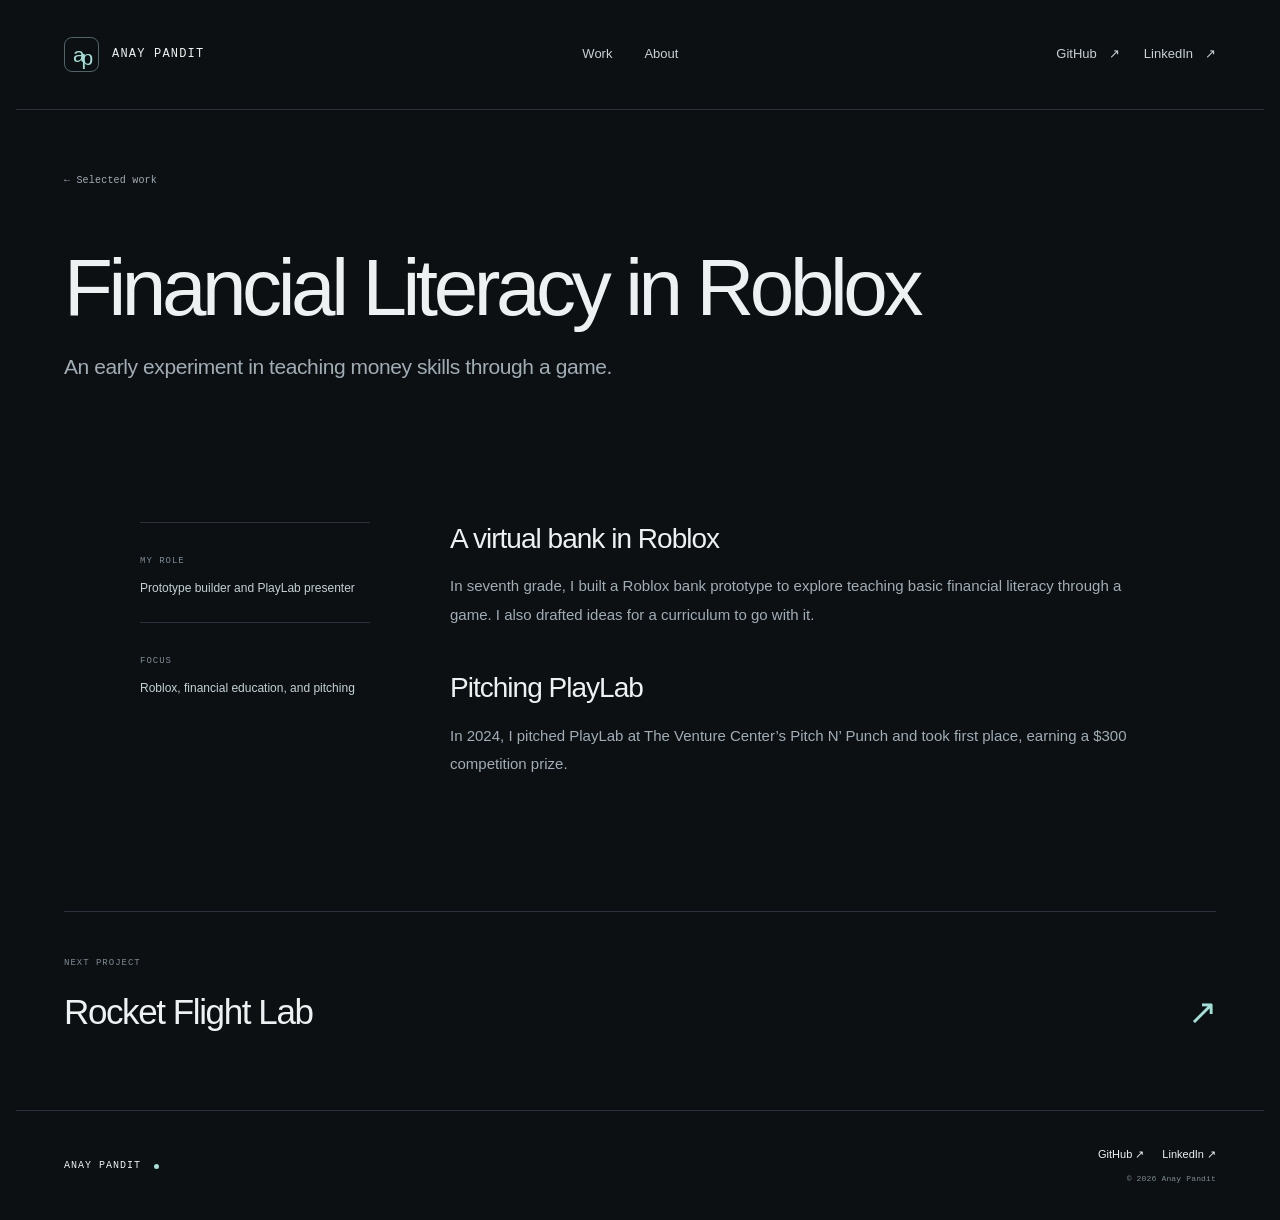
==== projects/financial-literacy/index.html @ c9c0b3e3 "Add model aviation and financial literacy project pages" ====
<!doctype html><html lang="en"><head><meta charset="utf-8"><meta name="viewport" content="width=device-width, initial-scale=1"><meta name="color-scheme" content="dark"><meta name="theme-color" content="#0c1013"><title>Financial Literacy in Roblox — Anay Pandit</title><meta name="description" content="An early Roblox bank prototype and a first-place pitch at The Venture Center."><link rel="canonical" href="https://anaypandit.github.io/projects/financial-literacy/"><meta property="og:type" content="website"><meta property="og:title" content="Financial Literacy in Roblox — Anay Pandit"><meta property="og:description" content="An early Roblox bank prototype and a first-place pitch at The Venture Center."><meta property="og:url" content="https://anaypandit.github.io/projects/financial-literacy/"><meta property="og:image" content="https://anaypandit.github.io/assets/social-preview.png"><meta property="og:image:width" content="1200"><meta property="og:image:height" content="630"><meta name="twitter:card" content="summary_large_image"><link rel="icon" href="/assets/favicon.svg" type="image/svg+xml"><link rel="stylesheet" href="/assets/style.css"><script src="/assets/site.js" defer></script></head><body><a class="skip" href="#main">Skip to content</a><header class="site-header"><a class="brand" href="/" aria-label="Anay Pandit home"><span class="monogram" aria-hidden="true">a<span>p</span></span>ANAY PANDIT</a><nav aria-label="Main navigation"><a href="/#work">Work</a><a href="/#about">About</a></nav><div class="header-socials"><a class="header-github" href="https://github.com/anaypandit" target="_blank" rel="noopener noreferrer">GitHub <span aria-hidden="true">↗</span><span class="sr-only"> (opens in a new tab)</span></a><a class="header-github" href="https://www.linkedin.com/in/anaypandit/" target="_blank" rel="noopener noreferrer">LinkedIn <span aria-hidden="true">↗</span><span class="sr-only"> (opens in a new tab)</span></a></div></header><main id="main">
  <div class="case-top">
    <a class="back-link" href="/#work">← Selected work</a>
    <h1>Financial Literacy in Roblox</h1>
    <p class="case-lead">An early experiment in teaching money skills through a game.</p>
  </div>
  <div class="case-layout">
    <aside class="case-facts" aria-label="Project facts">
      <div><span class="micro">MY ROLE</span><p>Prototype builder and PlayLab presenter</p></div>
      <div><span class="micro">FOCUS</span><p>Roblox, financial education, and pitching</p></div>
    </aside>
    <article class="case-story">
      <section><h2>A virtual bank in Roblox</h2><p>In seventh grade, I built a Roblox bank prototype to explore teaching basic financial literacy through a game. I also drafted ideas for a curriculum to go with it.</p></section>
      <section><h2>Pitching PlayLab</h2><p>In 2024, I pitched PlayLab at The Venture Center’s Pitch N’ Punch and took first place, earning a $300 competition prize.</p></section>
    </article>
  </div>
  <a class="next-project" href="/projects/rocket-flight-lab/"><span class="micro">NEXT PROJECT</span><span>Rocket Flight Lab <i aria-hidden="true">↗</i></span></a>
</main><footer class="site-footer"><div><a class="brand" href="/">ANAY PANDIT<span class="brand-dot" aria-hidden="true"></span></a></div><div><div class="footer-socials"><a class="" href="https://github.com/anaypandit" target="_blank" rel="noopener noreferrer">GitHub <span aria-hidden="true">↗</span><span class="sr-only"> (opens in a new tab)</span></a><a href="https://www.linkedin.com/in/anaypandit/" target="_blank" rel="noopener noreferrer">LinkedIn <span aria-hidden="true">↗</span><span class="sr-only"> (opens in a new tab)</span></a></div><span class="footer-date">© 2026 Anay Pandit</span></div></footer></body></html>
---- assets/style.css ----
:root{--bg:#0c1013;--surface:#11181d;--text:#edf1f2;--muted:#a0adb5;--dim:#7d8b94;--accent:#a2dfd7;--border:#293239;--mono:ui-monospace,SFMono-Regular,Consolas,monospace;--sans:-apple-system,BlinkMacSystemFont,"Segoe UI",Helvetica,Arial,sans-serif}*{box-sizing:border-box}html{scroll-behavior:smooth;scroll-padding-top:100px}body{margin:0;background:var(--bg);color:var(--text);font-family:var(--sans);font-size:16px;line-height:1.6;-webkit-font-smoothing:antialiased}a{color:inherit;text-decoration:none}button,a{-webkit-tap-highlight-color:transparent}a:focus-visible,button:focus-visible{outline:2px solid var(--accent);outline-offset:6px}a:hover{color:var(--accent)}img{display:block;max-width:100%;height:auto}p,h1,h2,h3,figure{margin:0}p{color:var(--muted)}h1,h2,h3{font-weight:500;line-height:1.1;letter-spacing:-.045em}h2{font-size:clamp(32px,4vw,48px)}.sr-only{position:absolute;width:1px;height:1px;padding:0;margin:-1px;overflow:hidden;clip:rect(0,0,0,0);white-space:nowrap;border:0}.skip{position:fixed;top:-70px;left:20px;background:var(--accent);color:var(--bg);z-index:99;padding:10px 20px}.skip:focus{top:15px}.site-header,main,.site-footer{max-width:1248px;margin:auto;padding-left:48px;padding-right:48px}.site-header{height:110px;display:flex;align-items:center;justify-content:space-between;border-bottom:1px solid var(--border);gap:32px}.brand{font-family:var(--mono);font-size:12px;letter-spacing:.1em;display:flex;align-items:center;gap:13px;color:var(--text);white-space:nowrap}.monogram{width:35px;height:35px;border:1px solid #4b6569;border-radius:8px;display:flex;align-items:center;justify-content:center;letter-spacing:-.15em;color:var(--accent);font-family:var(--sans);font-size:21px;font-weight:400}.monogram span{transform:translateY(3px)}nav{display:flex;gap:32px}nav a,.header-github{font-size:13px;color:#c7d0d5}nav a{position:relative}nav a:after{content:"";position:absolute;bottom:-7px;left:0;right:0;height:1px;background:var(--accent);transform:scaleX(0);transform-origin:left;transition:transform .2s}nav a:hover:after,nav a[aria-current]:after{transform:scaleX(1)}.header-github{display:flex;align-items:center;gap:12px}.hero{padding:92px 0 80px;display:grid;grid-template-columns:1.25fr 1fr;gap:60px;align-items:center}.eyebrow,.micro,.card-meta,.chapter-strip,.study-top,.drawing-label,.study-caption,.footer-date,.back-link{font-family:var(--mono);font-size:10px;letter-spacing:.11em;line-height:1.6}.eyebrow{color:var(--accent);margin-bottom:28px;display:flex;align-items:center;gap:10px}.tiny-cross{font-size:17px}.hero h1{font-size:clamp(60px,6.7vw,86px);letter-spacing:-.065em;line-height:1.04;font-weight:500}.hero h1 span{color:var(--accent)}.intro{font-size:16px;max-width:430px;margin-top:28px;line-height:1.8}.hero-actions{display:flex;align-items:center;gap:27px;margin-top:32px}.button{display:inline-flex;align-items:center;justify-content:center;gap:24px;border:1px solid var(--accent);color:var(--bg);background:var(--accent);padding:13px 20px;border-radius:5px;font-size:12px;font-weight:600;line-height:1.4;transition:background .2s,transform .2s}.button:hover{background:#c0f0e8;color:var(--bg);transform:translateY(-2px)}.quiet-link,.text-link{font-size:12px;display:inline-flex;align-items:center;gap:18px}.flight-study{border:1px solid #2b3e46;border-radius:8px;background:linear-gradient(140deg,#111c22,#0c1115);overflow:hidden;align-self:center;position:relative}.study-top{display:flex;align-items:center;justify-content:space-between;gap:8px;border-bottom:1px solid var(--border);padding:17px 20px;color:#b2c1c7;font-size:9px}.study-indicator{font-size:8px;color:var(--accent)}.study-indicator:before{content:"";display:inline-block;width:4px;height:4px;border-radius:50%;background:var(--accent);margin-right:6px}.flight-drawing{position:relative;aspect-ratio:460/360}.flight-drawing svg{width:100%;height:100%;display:block}.drawing-label{position:absolute;font-size:7px;color:#a6bac0;letter-spacing:.04em}.label-a{top:26%;left:61%}.label-b{top:53%;left:64%}.label-c{top:63%;left:6%}.study-bottom{display:flex;align-items:center;justify-content:space-between;padding:16px 20px;border-top:1px solid var(--border)}.micro{color:var(--dim);font-size:9px}.study-bottom p{font-size:13px;margin-top:3px;color:#d7e0e4}.study-bottom a{font-size:23px;color:var(--accent)}.study-caption{padding:0 20px 14px;font-size:8px;letter-spacing:.03em}.chapter-strip{display:flex;justify-content:space-between;gap:20px;border-top:1px solid var(--border);border-bottom:1px solid var(--border);padding:18px 0;color:var(--dim);font-size:9px;letter-spacing:.09em}.work-section{padding:96px 0}.section-head{display:flex;align-items:flex-end;justify-content:space-between;gap:40px;margin-bottom:40px}.section-head .eyebrow{margin-bottom:14px}.section-head>p{font-size:13px;line-height:1.8;max-width:280px}.project-grid{display:grid;grid-template-columns:1fr 1fr;gap:48px 32px}.project-card{padding-bottom:30px;border-bottom:1px solid var(--border)}.card-visual{display:block;position:relative;aspect-ratio:1.55;background:#162229;overflow:hidden;border:1px solid #2c383f;border-radius:6px;isolation:isolate}.card-visual img{width:100%;height:100%;object-fit:contain;transition:transform .45s}.card-visual:hover img{transform:scale(1.025)}.rocket-flight-lab .card-visual{background:#101d28;padding:28px 20px}.rocket-flight-lab .card-visual img{box-shadow:0 12px 45px #0005;border-radius:5px}.vex-robot .card-visual{background:#121c21}.vex-robotics .card-visual{background:radial-gradient(ellipse at center,#223238,#101719)}.vex-robotics .card-visual img{object-fit:contain;max-height:100%;width:auto;margin:auto}.mindbloom .card-visual{padding:24px 18px;background:#29434a}.mindbloom .card-visual img{border-radius:4px;box-shadow:0 14px 35px #0003}.card-open{position:absolute;right:15px;top:15px;display:flex;align-items:center;justify-content:center;width:29px;height:29px;border:1px solid #ffffff35;background:#0a121dcc;backdrop-filter:blur(6px);border-radius:50%;color:var(--text);font-size:16px;z-index:2}.card-meta{display:flex;justify-content:space-between;gap:10px;margin-top:21px;color:var(--dim);font-size:8px;letter-spacing:.08em}.card-title{display:flex;justify-content:space-between;align-items:center;margin:8px 0 10px}.card-title h3{font-size:25px;letter-spacing:-.04em}.card-title>span{color:var(--dim);font-size:21px}.project-card>p{font-size:13px;max-width:370px;line-height:1.8;min-height:46px}.card-status{display:inline-block;margin-top:14px;font-size:10px;color:#afc1c5}.card-status:before{content:"";display:inline-block;width:4px;height:4px;background:var(--accent);border-radius:50%;margin:0 7px 2px 0}.focus-visual{height:100%;min-height:250px;position:relative;padding:25px 28px;display:flex;flex-direction:column;justify-content:space-between;overflow:hidden;background:radial-gradient(ellipse at 80% 42%,#263547,#17212c 75%)}.focus-visual>.micro{color:#b1c3cc;position:relative;z-index:1;font-size:8px}.focus-visual>p{color:#e0e9ed;font-size:34px;letter-spacing:-.045em;line-height:1.13;position:relative;z-index:1}.focus-rings{position:absolute;width:260px;height:260px;right:-35px;top:5%;display:flex;align-items:center;justify-content:center}.focus-rings span{position:absolute;border:1px solid #b4ccde25;border-radius:50%;inset:0}.focus-rings span:nth-child(2){inset:35px}.focus-rings span:nth-child(3){inset:70px}.focus-rings i{font-size:50px;color:#bacdde38;font-family:Georgia,serif;font-style:italic}.about-section{border-top:1px solid var(--border);padding:90px 0;display:grid;grid-template-columns:1fr 1fr;gap:80px}.about-heading .eyebrow{margin-bottom:18px}.about-heading h2{margin-bottom:34px}.about-photo img{aspect-ratio:1.5;object-fit:cover;border-radius:5px;filter:saturate(.7)}figcaption{font-family:var(--mono);font-size:9px;line-height:1.7;letter-spacing:.01em;color:var(--dim);margin-top:12px}.about-copy{padding-top:40px}.about-copy p{margin-bottom:22px;font-size:14px;line-height:1.85}.about-copy p.large-copy{font-size:23px;line-height:1.5;color:#dce4e7;letter-spacing:-.025em}.beyond{border-top:1px solid var(--border);margin-top:30px;padding-top:24px}.beyond p{font-size:12px;margin-top:10px}.text-link{color:var(--accent)}.recognition-section{padding:90px 0;border-top:1px solid var(--border)}.milestone{display:grid;grid-template-columns:75px 1fr auto 18px;gap:20px;align-items:center;padding:27px 0;border-top:1px solid var(--border)}.milestone:last-child{border-bottom:1px solid var(--border)}.milestone-year{font-family:var(--mono);font-size:9px;letter-spacing:.06em;color:var(--dim)}.milestone h3{font-size:17px;letter-spacing:-.02em;line-height:1.4}.milestone p{font-size:12px;margin-top:5px}.milestone-result{font-size:11px;color:#bbcccf}.milestone>span:last-child{color:var(--accent)}.section-note{font-size:10px;margin-top:18px}.contact-section{padding:90px 0 100px;border-top:1px solid var(--border)}.contact-section h2{font-size:clamp(36px,5vw,61px);line-height:1.12;letter-spacing:-.05em}.contact-section h2 span{color:var(--dim)}.contact-section>p:not(.eyebrow){margin:25px 0 28px;font-size:14px}.contact-section .button{background:transparent;color:var(--accent);border-color:#476a6b}.contact-section .button:hover{background:#172629}.site-footer{border-top:1px solid var(--border);padding-top:35px;padding-bottom:35px;display:flex;align-items:center;justify-content:space-between;gap:30px}.site-footer .brand{font-size:10px;letter-spacing:.1em}.brand-dot{width:5px;height:5px;background:var(--accent);border-radius:50%}.site-footer p{font-size:11px;margin-top:7px}.site-footer>div:last-child{text-align:right}.site-footer>div:last-child>a{font-size:11px}.footer-date{display:block;font-size:8px;margin-top:9px;color:var(--dim);letter-spacing:.02em}.case-top{padding:55px 0 45px}.back-link{font-size:10px;display:inline-block;color:var(--muted);margin-bottom:55px;letter-spacing:.02em}.case-top .eyebrow{margin-bottom:15px}.case-top h1{font-size:clamp(46px,6.7vw,80px);letter-spacing:-.055em}.case-lead{font-size:21px;letter-spacing:-.02em;margin:18px 0 28px}.case-links{display:flex;align-items:center;gap:27px;flex-wrap:wrap}.case-figure>.case-image{background:#111a20;border:1px solid var(--border);border-radius:7px;overflow:hidden;display:flex;justify-content:center;padding:34px}.case-image img{max-height:620px;width:auto;object-fit:contain;border-radius:4px}.case-figure.vex-robotics .case-image{background:radial-gradient(ellipse at center,#213238,#101719)}.case-figure>.focus-visual{height:370px;border-radius:6px;padding:36px 40px}.case-figure>.focus-visual>p{font-size:55px}.case-figure .focus-rings{right:12%;width:400px;height:400px;top:-10px}.case-layout{display:grid;grid-template-columns:230px 1fr;gap:80px;max-width:1000px;margin:65px auto 90px}.case-facts>div{padding:22px 0;border-top:1px solid var(--border)}.case-facts p{color:#c3d1d5;font-size:12px;line-height:1.8;margin-top:8px}.case-story section{margin-bottom:42px}.case-story section>.micro{display:block;color:var(--accent);margin-bottom:10px}.case-story h2{font-size:28px;line-height:1.2;letter-spacing:-.035em;margin-bottom:17px}.case-story p{font-size:15px;line-height:1.9}.project-note{padding:23px;border-left:2px solid #618d8d;background:#121d22;font-size:12px;line-height:1.9;color:#aebfc5;margin-top:20px}.source-links{margin-top:40px;border-top:1px solid var(--border);padding-top:25px}.source-links h3{font-size:18px;margin-bottom:18px;letter-spacing:-.02em}.source-links .text-link{display:flex;margin:14px 0;font-size:12px}.next-project{display:block;border-top:1px solid var(--border);padding:35px 0 70px}.next-project>span:last-child{display:flex;justify-content:space-between;gap:20px;margin-top:12px;font-size:35px;letter-spacing:-.04em}.next-project i{font-style:normal;color:var(--accent)}.not-found{padding-top:100px;padding-bottom:140px}.not-found h1{font-size:clamp(45px,7vw,80px)}.not-found p:not(.eyebrow){margin:25px 0}.not-found .button{margin-top:10px}
@media(min-width:1600px){.hero{padding-top:110px;padding-bottom:105px}}
@media(max-width:1000px){.site-header,main,.site-footer{padding-left:32px;padding-right:32px}.hero{gap:25px;padding:65px 0}.hero h1{font-size:64px}.hero-actions{gap:20px}.flight-study{margin-top:10px}.study-top{font-size:7px;padding:14px}.study-indicator{font-size:7px}.drawing-label{font-size:6px}.label-c{left:3%}.about-section{gap:40px}.case-layout{gap:45px;grid-template-columns:190px 1fr}}
@media(max-width:760px){html{scroll-padding-top:30px}.site-header,main,.site-footer{padding-left:22px;padding-right:22px}.site-header{height:86px;gap:15px;flex-wrap:wrap;align-content:center;row-gap:12px}.site-header .brand{font-size:10px}.monogram{width:29px;height:29px;font-size:17px}nav{gap:18px;margin-left:auto}nav a{font-size:11px}.header-github{display:none}.hero{grid-template-columns:1fr;gap:42px;padding:48px 0 40px}.hero .eyebrow{font-size:8px;margin-bottom:22px;letter-spacing:.08em}.hero h1{font-size:clamp(51px,10.3vw,76px);line-height:1.04}.intro{font-size:14px;line-height:1.85;margin-top:25px;max-width:460px}.hero-actions{gap:23px;margin-top:25px}.flight-study{width:100%;max-width:480px;justify-self:center;margin-top:0}.flight-drawing{aspect-ratio:460/310;overflow:hidden}.flight-drawing svg{margin-top:-15px;min-height:100%}.study-top{font-size:8px}.study-indicator{font-size:7px}.drawing-label{display:none}.study-bottom{padding:14px 18px}.study-caption{padding-left:18px;font-size:7px}.chapter-strip{font-size:7px;letter-spacing:.02em;gap:10px;padding:16px 0}.chapter-strip span:last-child{display:none}.work-section{padding:60px 0}.section-head{display:block;margin-bottom:28px}.section-head h2{font-size:34px}.section-head .eyebrow{font-size:9px}.section-head>p{margin-top:15px;font-size:12px}.section-head>p br{display:none}.project-grid{grid-template-columns:1fr;gap:30px}.project-card{padding-bottom:25px}.card-visual{aspect-ratio:1.55}.card-meta{font-size:8px}.card-title h3{font-size:25px}.project-card>p{min-height:0;font-size:13px;max-width:100%}.card-status{font-size:10px}.about-section{grid-template-columns:1fr;gap:24px;padding:60px 0}.about-heading h2{font-size:36px}.about-photo{max-width:550px}.about-copy{padding-top:0}.about-copy p.large-copy{font-size:23px}.recognition-section{padding:60px 0}.milestone{grid-template-columns:50px 1fr 15px;gap:10px;padding:22px 0}.milestone h3{font-size:15px}.milestone p{font-size:11px}.milestone-year{font-size:8px;align-self:start;margin-top:5px}.milestone-result{grid-column:2;font-size:10px;color:var(--accent);margin-top:-4px}.milestone>span:last-child{grid-column:3;grid-row:auto}.milestone>span:last-child{display:none}.section-note{font-size:9px;line-height:1.8}.contact-section{padding:60px 0}.contact-section h2{font-size:39px}.contact-section>p:not(.eyebrow){font-size:13px}.contact-section>p br{display:none}.site-footer{align-items:flex-start;padding-top:28px;padding-bottom:28px;gap:20px}.site-footer p{font-size:9px;max-width:145px}.site-footer>div:last-child>a{font-size:9px}.footer-date{font-size:7px}.case-top{padding-top:30px;padding-bottom:30px}.back-link{margin-bottom:35px}.case-top .eyebrow{font-size:8px}.case-top h1{font-size:45px}.case-lead{font-size:19px}.case-links{gap:20px}.case-figure>.case-image{padding:15px}.case-image img{max-height:500px}.case-figure figcaption{font-size:8px}.case-figure>.focus-visual{height:300px;padding:28px}.case-figure>.focus-visual>p{font-size:42px}.case-figure .focus-rings{width:270px;height:270px;right:-40px;top:15px}.case-layout{grid-template-columns:1fr;gap:38px;margin:35px 0 55px}.case-facts{display:grid;grid-template-columns:1fr 1fr;gap:15px}.case-facts>div:last-child{grid-column:1/-1}.case-facts>div{padding:15px 0 0}.case-facts p{font-size:11px}.case-story h2{font-size:25px}.case-story p{font-size:14px}.next-project{padding-bottom:45px}.next-project>span:last-child{font-size:29px}}
@media(prefers-reduced-motion:reduce){html{scroll-behavior:auto}*,*:before,*:after{transition:none!important;animation:none!important}}

.header-socials{display:flex;align-items:center;gap:24px}.footer-socials{display:flex;align-items:center;justify-content:flex-end;gap:18px}.footer-socials a{font-size:11px}@media(max-width:760px){.header-socials{display:none}.footer-socials{gap:12px}.footer-socials a{font-size:9px}}

.portfolio-intro {
  padding: clamp(44px, 6vw, 76px) 0 clamp(38px, 5vw, 64px);
}

.portfolio-intro--with-photo {
  display: grid;
  grid-template-columns: minmax(0, .88fr) minmax(0, 1.12fr);
  align-items: center;
  gap: clamp(36px, 6vw, 90px);
  padding-top: clamp(34px, 5vw, 64px);
  padding-bottom: clamp(34px, 5vw, 64px);
}

.portfolio-bio h1 {
  font-size: 21px;
  font-weight: 600;
  letter-spacing: -.025em;
}

.portfolio-bio p {
  max-width: 43ch;
  margin-top: 12px;
  font-size: 17px;
  line-height: 1.65;
}

.portfolio-bio .bio-detail {
  margin-top: 10px;
  font-size: 14px;
}

.portfolio-photo {
  min-width: 0;
}

.portfolio-photo img {
  width: 100%;
  height: auto;
  border-radius: 6px;
}

.portfolio-work {
  padding: 32px 0 54px;
  border-top: 1px solid var(--border);
}

.portfolio-work h2 {
  margin-bottom: 18px;
  font-size: clamp(28px, 3vw, 34px);
}

.portfolio-projects {
  margin: 0;
  padding: 0;
  list-style: none;
  border-top: 1px solid var(--border);
}

.portfolio-projects li + li {
  border-top: 1px solid var(--border);
}

.portfolio-projects li:not(.project-with-demo) > a,
.project-with-demo {
  display: grid;
  grid-template-columns: minmax(0, 1fr) minmax(0, .43fr) 1em;
  align-items: center;
  gap: 24px;
  padding: 20px 0;
}

.portfolio-projects h3 {
  font-size: 24px;
}

.portfolio-projects p {
  margin-top: 7px;
  font-size: 14px;
}

.project-result {
  color: var(--muted);
  font-size: 12px;
  text-align: right;
}

.project-arrow {
  color: var(--accent);
  text-align: right;
}

@media (max-width: 760px) {
  .portfolio-intro--with-photo {
    grid-template-columns: 1fr;
    gap: 28px;
  }

  .portfolio-work {
    padding: 32px 0 44px;
  }

  .portfolio-projects li:not(.project-with-demo) > a,
  .project-with-demo {
    grid-template-columns: minmax(0, 1fr) 1em;
    gap: 9px 12px;
    padding: 20px 0;
  }

  .project-with-demo {
    grid-template-columns: 1fr;
  }

  .project-result {
    grid-column: 1;
    text-align: left;
  }

  .project-arrow {
    grid-column: 2;
    grid-row: 1;
    align-self: start;
  }
}

.project-with-demo .project-demo {
  grid-column: 2 / -1;
  justify-self: end;
  color: var(--accent);
  font-size: 13px;
  text-underline-offset: 3px;
}

.project-demo:hover,
.project-with-demo h3 a:hover {
  text-decoration: underline;
}

@media (max-width: 760px) {
  .project-with-demo .project-demo {
    grid-column: 1;
    justify-self: start;
  }
}
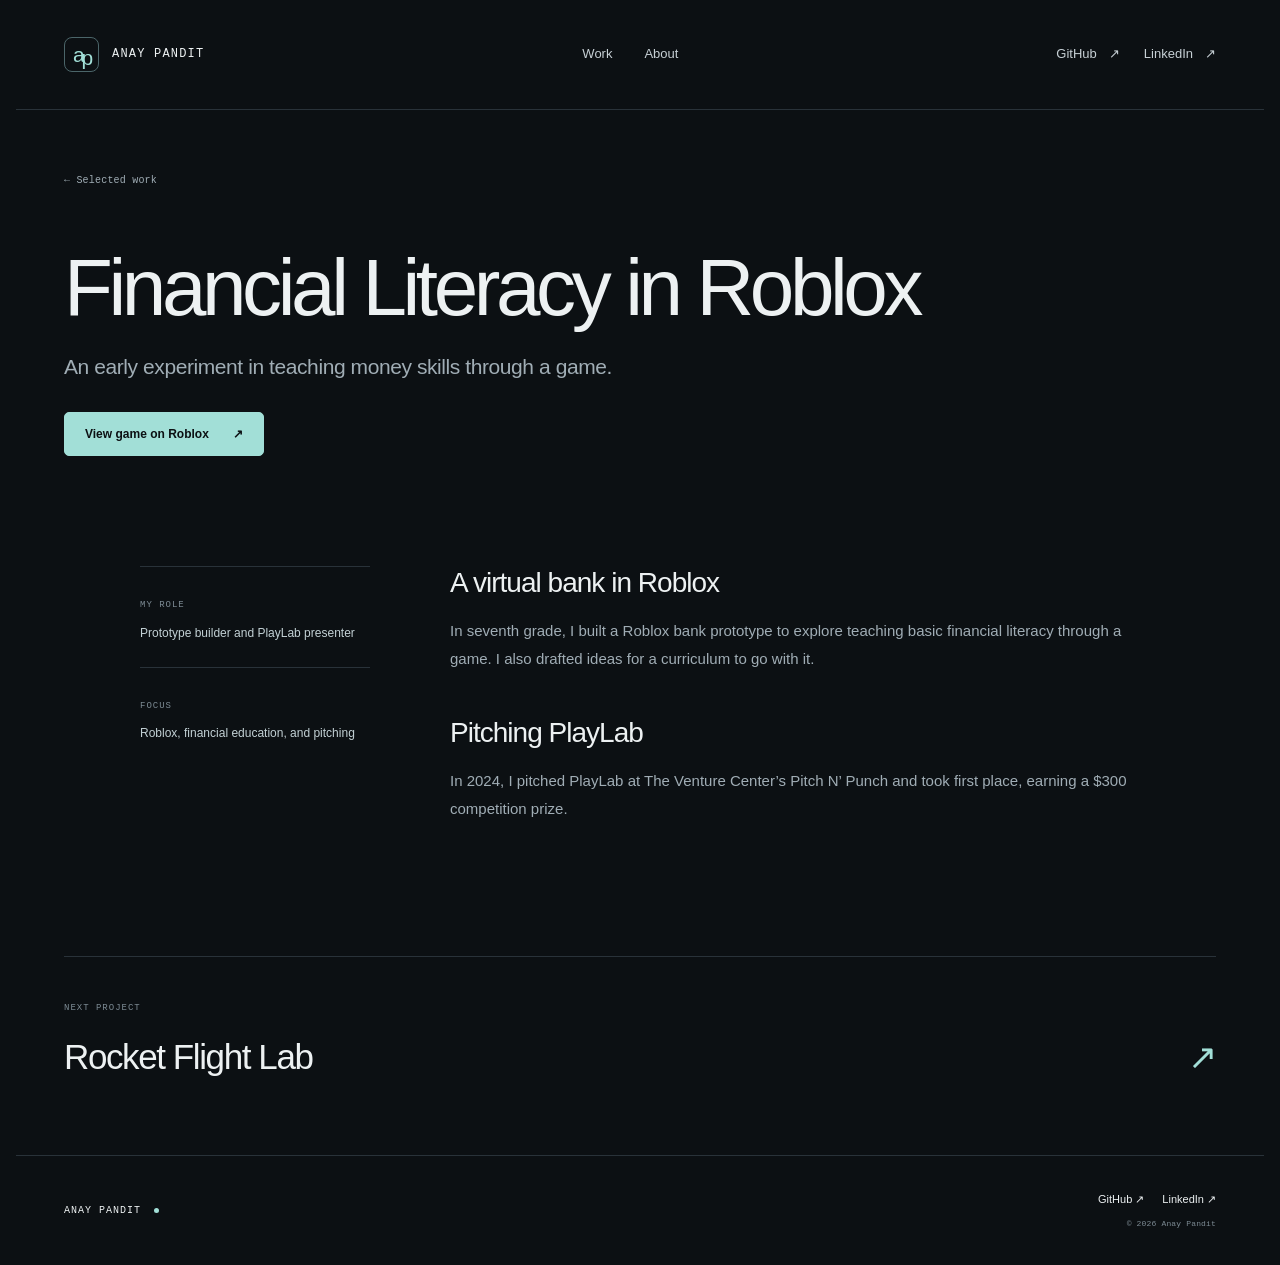
==== commit d84fc49b: "Link the Roblox bank prototype from the financial literacy project" ====
--- a/projects/financial-literacy/index.html
+++ b/projects/financial-literacy/index.html
@@ -3,6 +3,9 @@
     <a class="back-link" href="/#work">← Selected work</a>
     <h1>Financial Literacy in Roblox</h1>
     <p class="case-lead">An early experiment in teaching money skills through a game.</p>
+    <div class="case-links">
+      <a class="button" href="https://www.roblox.com/games/11183658746" target="_blank" rel="noopener noreferrer">View game on Roblox <span aria-hidden="true">↗</span><span class="sr-only"> (opens in a new tab)</span></a>
+    </div>
   </div>
   <div class="case-layout">
     <aside class="case-facts" aria-label="Project facts">
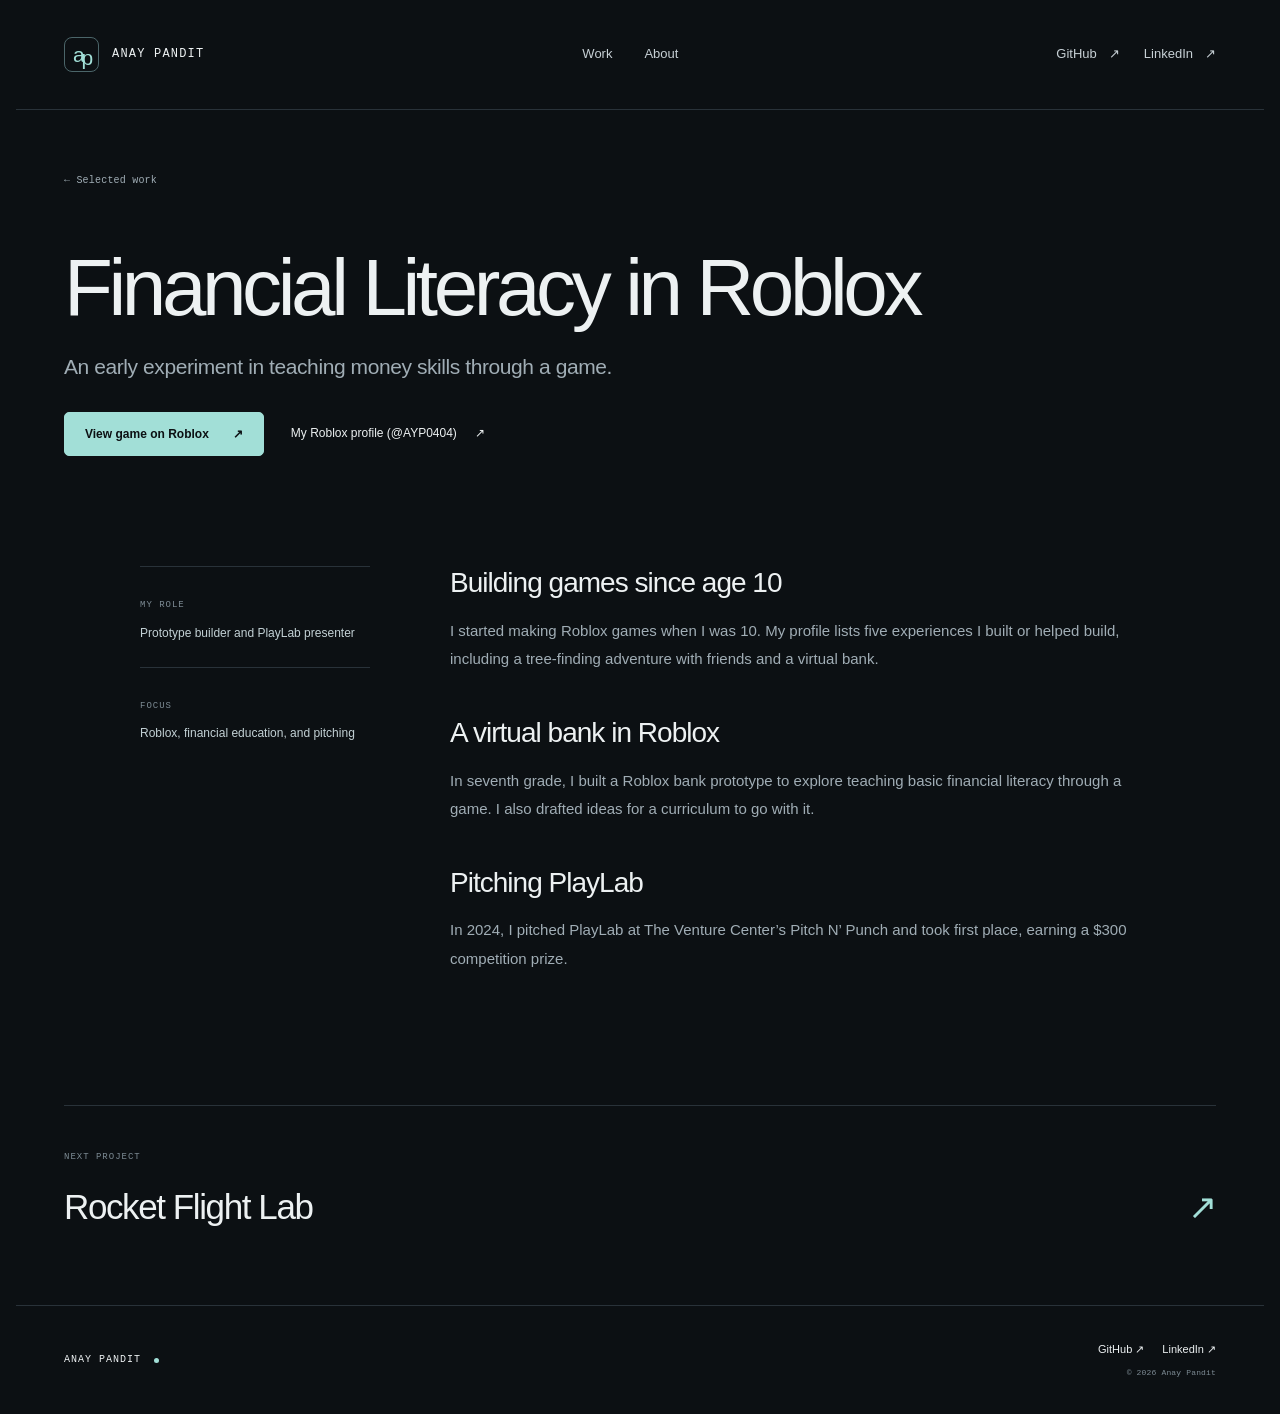
==== commit fb29fcb6: "Add Roblox game count and profile, and refresh the portfolio README" ====
--- a/projects/financial-literacy/index.html
+++ b/projects/financial-literacy/index.html
@@ -5,6 +5,7 @@
     <p class="case-lead">An early experiment in teaching money skills through a game.</p>
     <div class="case-links">
       <a class="button" href="https://www.roblox.com/games/11183658746" target="_blank" rel="noopener noreferrer">View game on Roblox <span aria-hidden="true">↗</span><span class="sr-only"> (opens in a new tab)</span></a>
+      <a class="quiet-link" href="https://www.roblox.com/users/1608117595/profile" target="_blank" rel="noopener noreferrer">My Roblox profile (@AYP0404) <span aria-hidden="true">↗</span><span class="sr-only"> (opens in a new tab)</span></a>
     </div>
   </div>
   <div class="case-layout">
@@ -13,6 +14,7 @@
       <div><span class="micro">FOCUS</span><p>Roblox, financial education, and pitching</p></div>
     </aside>
     <article class="case-story">
+      <section><h2>Building games since age 10</h2><p>I started making Roblox games when I was 10. My profile lists five experiences I built or helped build, including a tree-finding adventure with friends and a virtual bank.</p></section>
       <section><h2>A virtual bank in Roblox</h2><p>In seventh grade, I built a Roblox bank prototype to explore teaching basic financial literacy through a game. I also drafted ideas for a curriculum to go with it.</p></section>
       <section><h2>Pitching PlayLab</h2><p>In 2024, I pitched PlayLab at The Venture Center’s Pitch N’ Punch and took first place, earning a $300 competition prize.</p></section>
     </article>
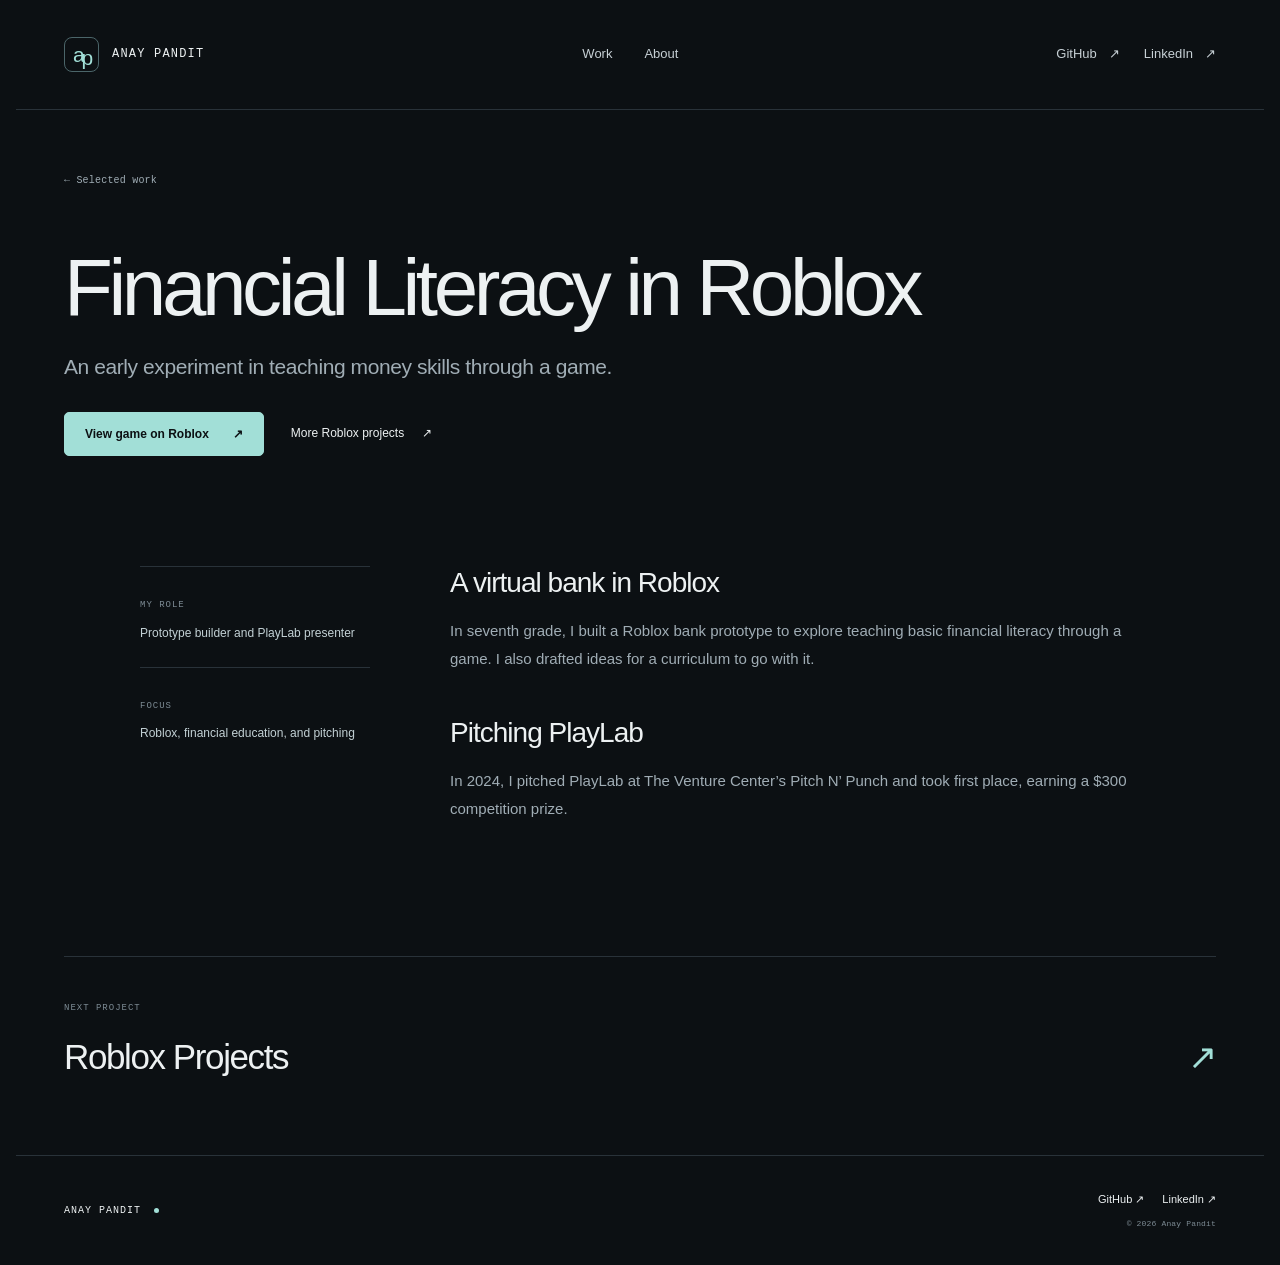
==== commit ec841e1e: "Add Roblox projects and club photo galleries" ====
--- a/projects/financial-literacy/index.html
+++ b/projects/financial-literacy/index.html
@@ -5,7 +5,7 @@
     <p class="case-lead">An early experiment in teaching money skills through a game.</p>
     <div class="case-links">
       <a class="button" href="https://www.roblox.com/games/11183658746" target="_blank" rel="noopener noreferrer">View game on Roblox <span aria-hidden="true">↗</span><span class="sr-only"> (opens in a new tab)</span></a>
-      <a class="quiet-link" href="https://www.roblox.com/users/1608117595/profile" target="_blank" rel="noopener noreferrer">My Roblox profile (@AYP0404) <span aria-hidden="true">↗</span><span class="sr-only"> (opens in a new tab)</span></a>
+      <a class="quiet-link" href="/projects/roblox-projects/">More Roblox projects <span aria-hidden="true">↗</span></a>
     </div>
   </div>
   <div class="case-layout">
@@ -14,10 +14,9 @@
       <div><span class="micro">FOCUS</span><p>Roblox, financial education, and pitching</p></div>
     </aside>
     <article class="case-story">
-      <section><h2>Building games since age 10</h2><p>I started making Roblox games when I was 10. My profile lists five experiences I built or helped build, including a tree-finding adventure with friends and a virtual bank.</p></section>
       <section><h2>A virtual bank in Roblox</h2><p>In seventh grade, I built a Roblox bank prototype to explore teaching basic financial literacy through a game. I also drafted ideas for a curriculum to go with it.</p></section>
       <section><h2>Pitching PlayLab</h2><p>In 2024, I pitched PlayLab at The Venture Center’s Pitch N’ Punch and took first place, earning a $300 competition prize.</p></section>
     </article>
   </div>
-  <a class="next-project" href="/projects/rocket-flight-lab/"><span class="micro">NEXT PROJECT</span><span>Rocket Flight Lab <i aria-hidden="true">↗</i></span></a>
+  <a class="next-project" href="/projects/roblox-projects/"><span class="micro">NEXT PROJECT</span><span>Roblox Projects <i aria-hidden="true">↗</i></span></a>
 </main><footer class="site-footer"><div><a class="brand" href="/">ANAY PANDIT<span class="brand-dot" aria-hidden="true"></span></a></div><div><div class="footer-socials"><a class="" href="https://github.com/anaypandit" target="_blank" rel="noopener noreferrer">GitHub <span aria-hidden="true">↗</span><span class="sr-only"> (opens in a new tab)</span></a><a href="https://www.linkedin.com/in/anaypandit/" target="_blank" rel="noopener noreferrer">LinkedIn <span aria-hidden="true">↗</span><span class="sr-only"> (opens in a new tab)</span></a></div><span class="footer-date">© 2026 Anay Pandit</span></div></footer></body></html>
--- a/assets/style.css
+++ b/assets/style.css
@@ -149,3 +149,51 @@
     justify-self: start;
   }
 }
+
+.project-arrow {
+  grid-column: -2;
+}
+.project-gallery {
+  display: grid;
+  grid-template-columns: repeat(3, minmax(0, 1fr));
+  align-items: start;
+  gap: 20px;
+}
+.project-gallery--aviation {
+  grid-template-columns: minmax(0, 1.55fr) repeat(2, minmax(0, 1fr));
+}
+.case-story .case-figure {
+  margin-top: 20px;
+}
+.project-gallery img {
+  width: 100%;
+  border-radius: 6px;
+}
+.project-gallery figcaption {
+  color: var(--muted);
+  font-family: var(--sans);
+  font-size: 13px;
+  line-height: 1.5;
+  margin-top: 8px;
+}
+.photo-credit {
+  display: inline-block;
+}
+.photo-credit,
+.experience-links a {
+  color: var(--accent);
+  text-decoration: underline;
+  text-underline-offset: 3px;
+}
+.experience-links {
+  margin: 0;
+  padding-left: 1.25em;
+}
+.experience-links li + li {
+  margin-top: 10px;
+}
+@media (max-width: 760px) {
+  .project-gallery {
+    grid-template-columns: 1fr;
+  }
+}
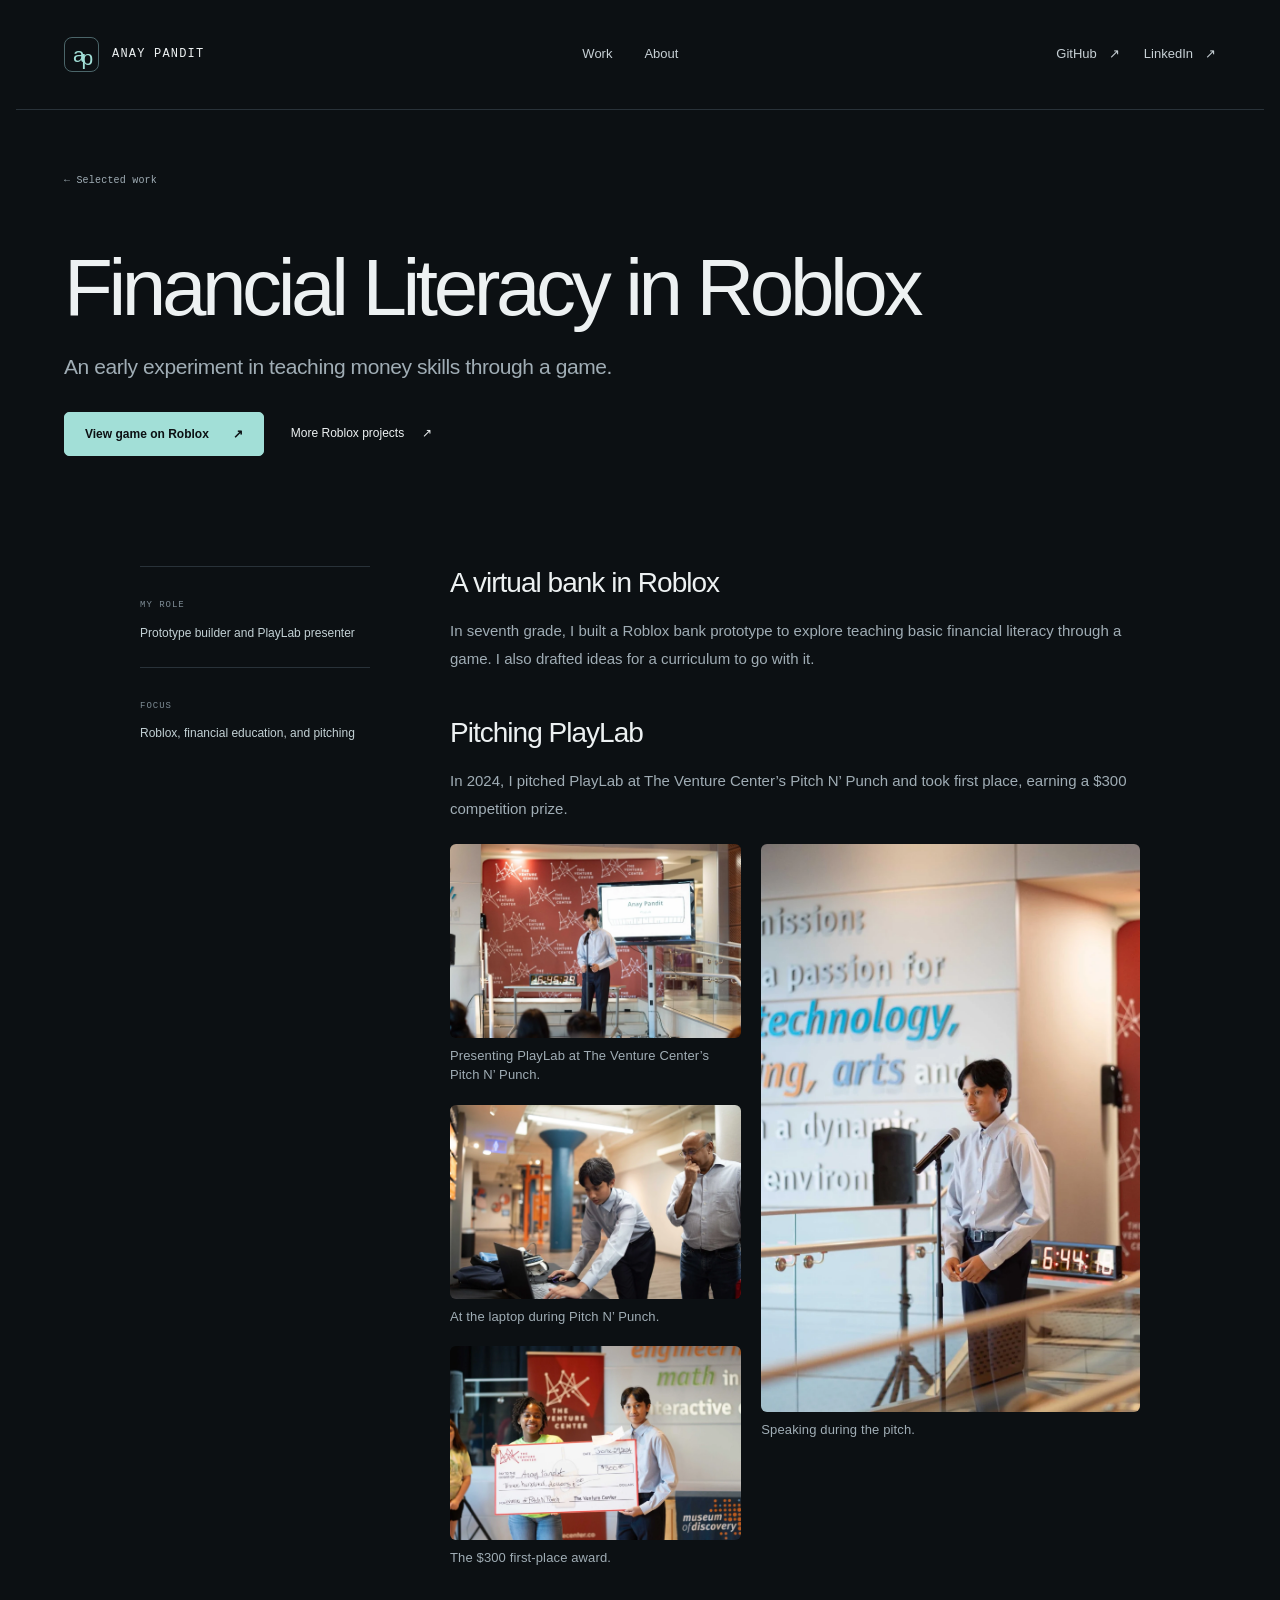
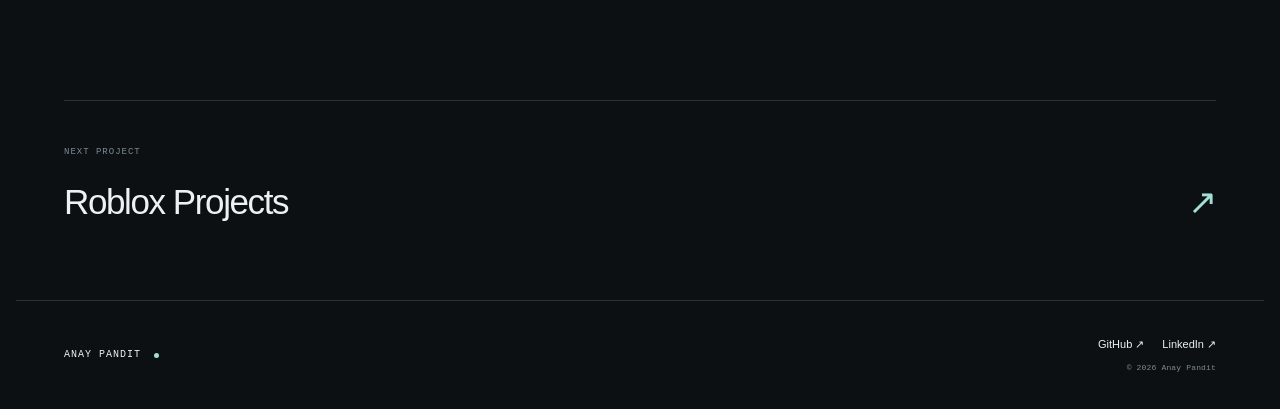
==== commit 133e72ae: "Add magazine feature and PlayLab photos" ====
--- a/projects/financial-literacy/index.html
+++ b/projects/financial-literacy/index.html
@@ -1,4 +1,4 @@
-<!doctype html><html lang="en"><head><meta charset="utf-8"><meta name="viewport" content="width=device-width, initial-scale=1"><meta name="color-scheme" content="dark"><meta name="theme-color" content="#0c1013"><title>Financial Literacy in Roblox — Anay Pandit</title><meta name="description" content="An early Roblox bank prototype and a first-place pitch at The Venture Center."><link rel="canonical" href="https://anaypandit.github.io/projects/financial-literacy/"><meta property="og:type" content="website"><meta property="og:title" content="Financial Literacy in Roblox — Anay Pandit"><meta property="og:description" content="An early Roblox bank prototype and a first-place pitch at The Venture Center."><meta property="og:url" content="https://anaypandit.github.io/projects/financial-literacy/"><meta property="og:image" content="https://anaypandit.github.io/assets/social-preview.png"><meta property="og:image:width" content="1200"><meta property="og:image:height" content="630"><meta name="twitter:card" content="summary_large_image"><link rel="icon" href="/assets/favicon.svg" type="image/svg+xml"><link rel="stylesheet" href="/assets/style.css"><script src="/assets/site.js" defer></script></head><body><a class="skip" href="#main">Skip to content</a><header class="site-header"><a class="brand" href="/" aria-label="Anay Pandit home"><span class="monogram" aria-hidden="true">a<span>p</span></span>ANAY PANDIT</a><nav aria-label="Main navigation"><a href="/#work">Work</a><a href="/#about">About</a></nav><div class="header-socials"><a class="header-github" href="https://github.com/anaypandit" target="_blank" rel="noopener noreferrer">GitHub <span aria-hidden="true">↗</span><span class="sr-only"> (opens in a new tab)</span></a><a class="header-github" href="https://www.linkedin.com/in/anaypandit/" target="_blank" rel="noopener noreferrer">LinkedIn <span aria-hidden="true">↗</span><span class="sr-only"> (opens in a new tab)</span></a></div></header><main id="main">
+<!doctype html><html lang="en"><head><meta charset="utf-8"><meta name="viewport" content="width=device-width, initial-scale=1"><meta name="color-scheme" content="dark"><meta name="theme-color" content="#0c1013"><title>Financial Literacy in Roblox — Anay Pandit</title><meta name="description" content="An early Roblox bank prototype and a first-place pitch at The Venture Center."><link rel="canonical" href="https://anaypandit.github.io/projects/financial-literacy/"><meta property="og:type" content="website"><meta property="og:title" content="Financial Literacy in Roblox — Anay Pandit"><meta property="og:description" content="An early Roblox bank prototype and a first-place pitch at The Venture Center."><meta property="og:url" content="https://anaypandit.github.io/projects/financial-literacy/"><meta property="og:image" content="https://anaypandit.github.io/assets/social-preview.png"><meta property="og:image:width" content="1200"><meta property="og:image:height" content="630"><meta name="twitter:card" content="summary_large_image"><link rel="icon" href="/assets/favicon.svg" type="image/svg+xml"><link rel="stylesheet" href="/assets/style.css?v=playlab-photos"><script src="/assets/site.js" defer></script></head><body><a class="skip" href="#main">Skip to content</a><header class="site-header"><a class="brand" href="/" aria-label="Anay Pandit home"><span class="monogram" aria-hidden="true">a<span>p</span></span>ANAY PANDIT</a><nav aria-label="Main navigation"><a href="/#work">Work</a><a href="/#about">About</a></nav><div class="header-socials"><a class="header-github" href="https://github.com/anaypandit" target="_blank" rel="noopener noreferrer">GitHub <span aria-hidden="true">↗</span><span class="sr-only"> (opens in a new tab)</span></a><a class="header-github" href="https://www.linkedin.com/in/anaypandit/" target="_blank" rel="noopener noreferrer">LinkedIn <span aria-hidden="true">↗</span><span class="sr-only"> (opens in a new tab)</span></a></div></header><main id="main">
   <div class="case-top">
     <a class="back-link" href="/#work">← Selected work</a>
     <h1>Financial Literacy in Roblox</h1>
@@ -15,7 +15,26 @@
     </aside>
     <article class="case-story">
       <section><h2>A virtual bank in Roblox</h2><p>In seventh grade, I built a Roblox bank prototype to explore teaching basic financial literacy through a game. I also drafted ideas for a curriculum to go with it.</p></section>
-      <section><h2>Pitching PlayLab</h2><p>In 2024, I pitched PlayLab at The Venture Center’s Pitch N’ Punch and took first place, earning a $300 competition prize.</p></section>
+      <section id="pitching-playlab"><h2>Pitching PlayLab</h2><p>In 2024, I pitched PlayLab at The Venture Center’s Pitch N’ Punch and took first place, earning a $300 competition prize.</p>
+        <div class="project-gallery project-gallery--playlab" role="group" aria-label="PlayLab photos from Pitch N’ Punch">
+          <figure>
+            <img src="/assets/playlab-pitch.webp" width="1280" height="853" alt="Anay Pandit at a microphone beside a slide introducing PlayLab" loading="lazy" decoding="async">
+            <figcaption>Presenting PlayLab at The Venture Center’s Pitch N’ Punch.</figcaption>
+          </figure>
+          <figure>
+            <img src="/assets/playlab-laptop.webp" width="1280" height="853" alt="Anay Pandit using a laptop while an attendee watches" loading="lazy" decoding="async">
+            <figcaption>At the laptop during Pitch N’ Punch.</figcaption>
+          </figure>
+          <figure>
+            <img src="/assets/playlab-pitch-award.webp" width="1280" height="853" alt="Anay Pandit and another attendee holding the $300 Pitch N’ Punch award check" loading="lazy" decoding="async">
+            <figcaption>The $300 first-place award.</figcaption>
+          </figure>
+          <figure>
+            <img src="/assets/playlab-pitch-portrait.webp" width="853" height="1280" alt="Portrait of Anay Pandit speaking at the microphone" loading="lazy" decoding="async">
+            <figcaption>Speaking during the pitch.</figcaption>
+          </figure>
+        </div>
+      </section>
     </article>
   </div>
   <a class="next-project" href="/projects/roblox-projects/"><span class="micro">NEXT PROJECT</span><span>Roblox Projects <i aria-hidden="true">↗</i></span></a>
--- a/assets/style.css
+++ b/assets/style.css
@@ -169,7 +169,8 @@
   width: 100%;
   border-radius: 6px;
 }
-.project-gallery figcaption {
+.project-gallery figcaption,
+.portfolio-press figcaption {
   color: var(--muted);
   font-family: var(--sans);
   font-size: 13px;
@@ -197,3 +198,22 @@
     grid-template-columns: 1fr;
   }
 }
+
+.portfolio-press .portfolio-photo {
+  max-width: 760px;
+}
+.project-gallery--playlab {
+  grid-template-columns: minmax(0, 1fr) minmax(0, 1.3fr);
+  margin-top: 20px;
+}
+@media (min-width: 761px) {
+  .project-gallery--playlab figure:last-child {
+    grid-column: 2;
+    grid-row: 1 / span 3;
+  }
+}
+@media (max-width: 760px) {
+  .project-gallery--playlab {
+    grid-template-columns: 1fr;
+  }
+}
